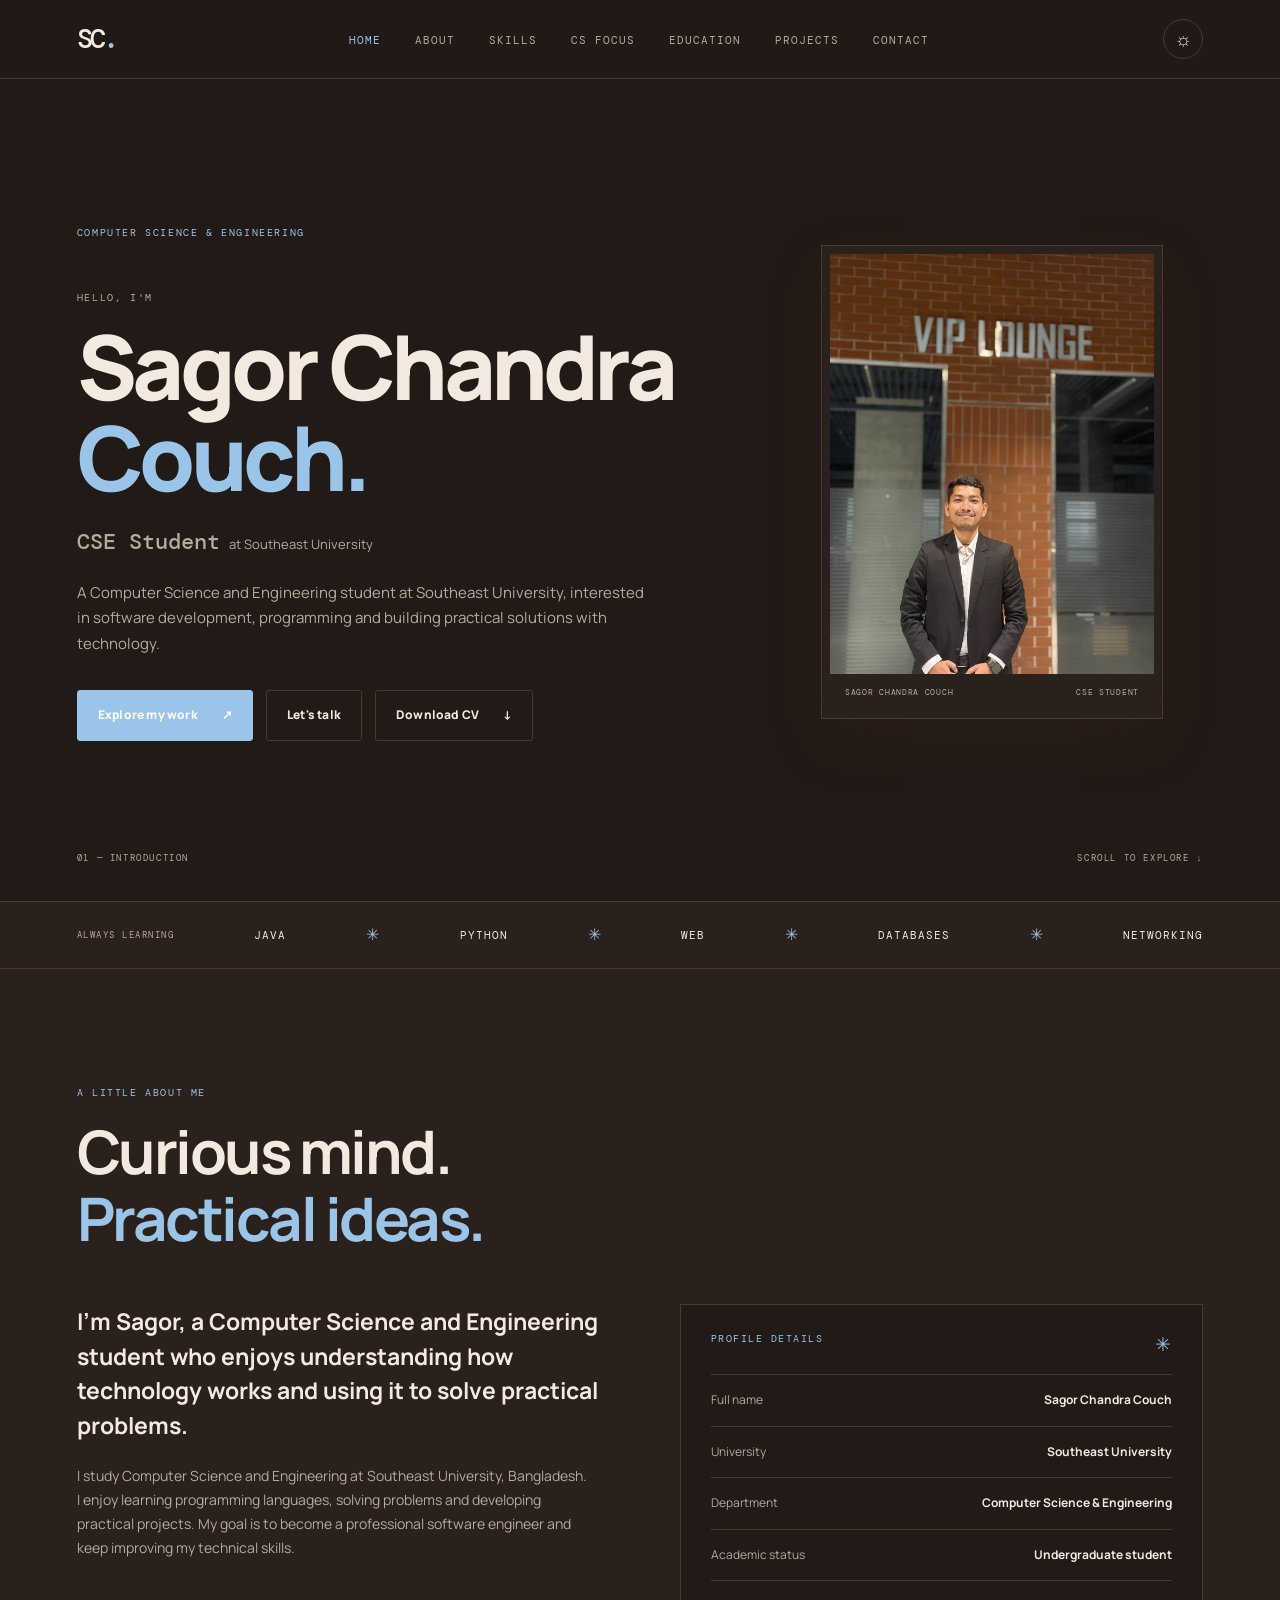
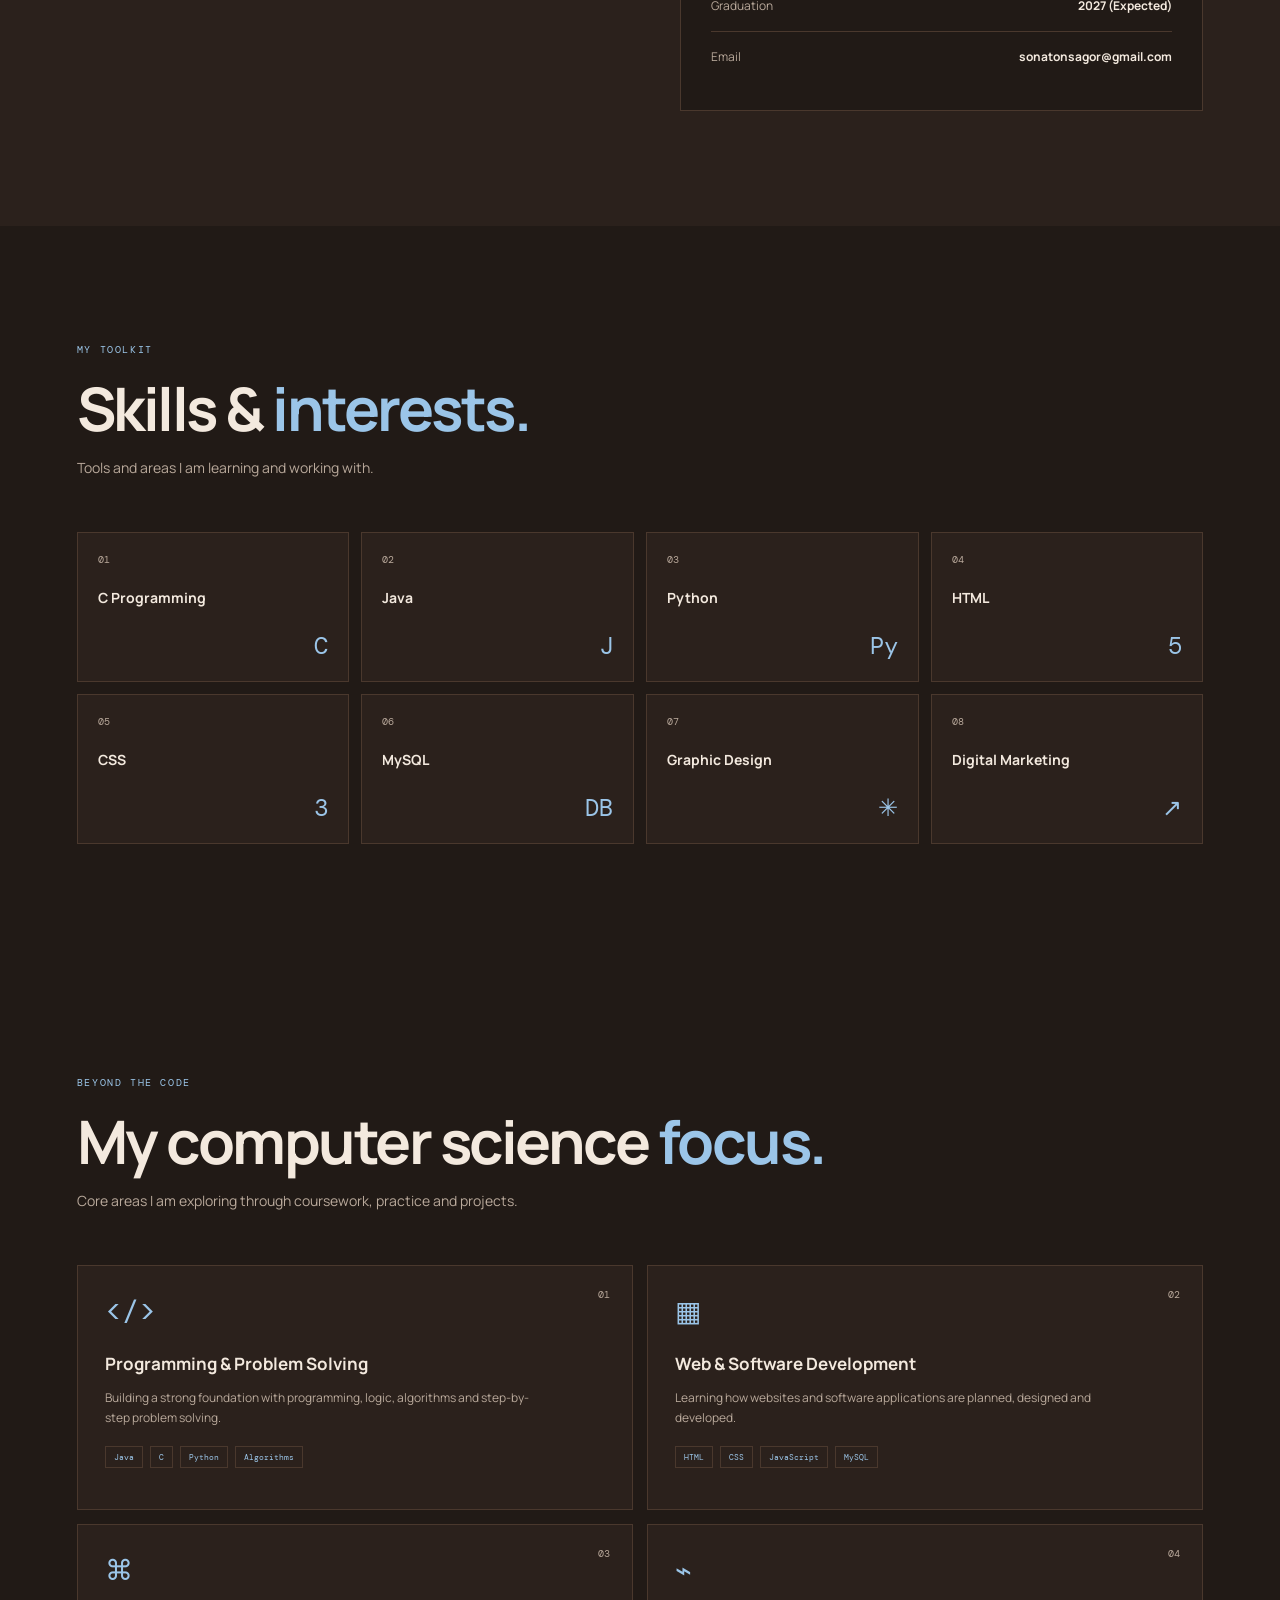
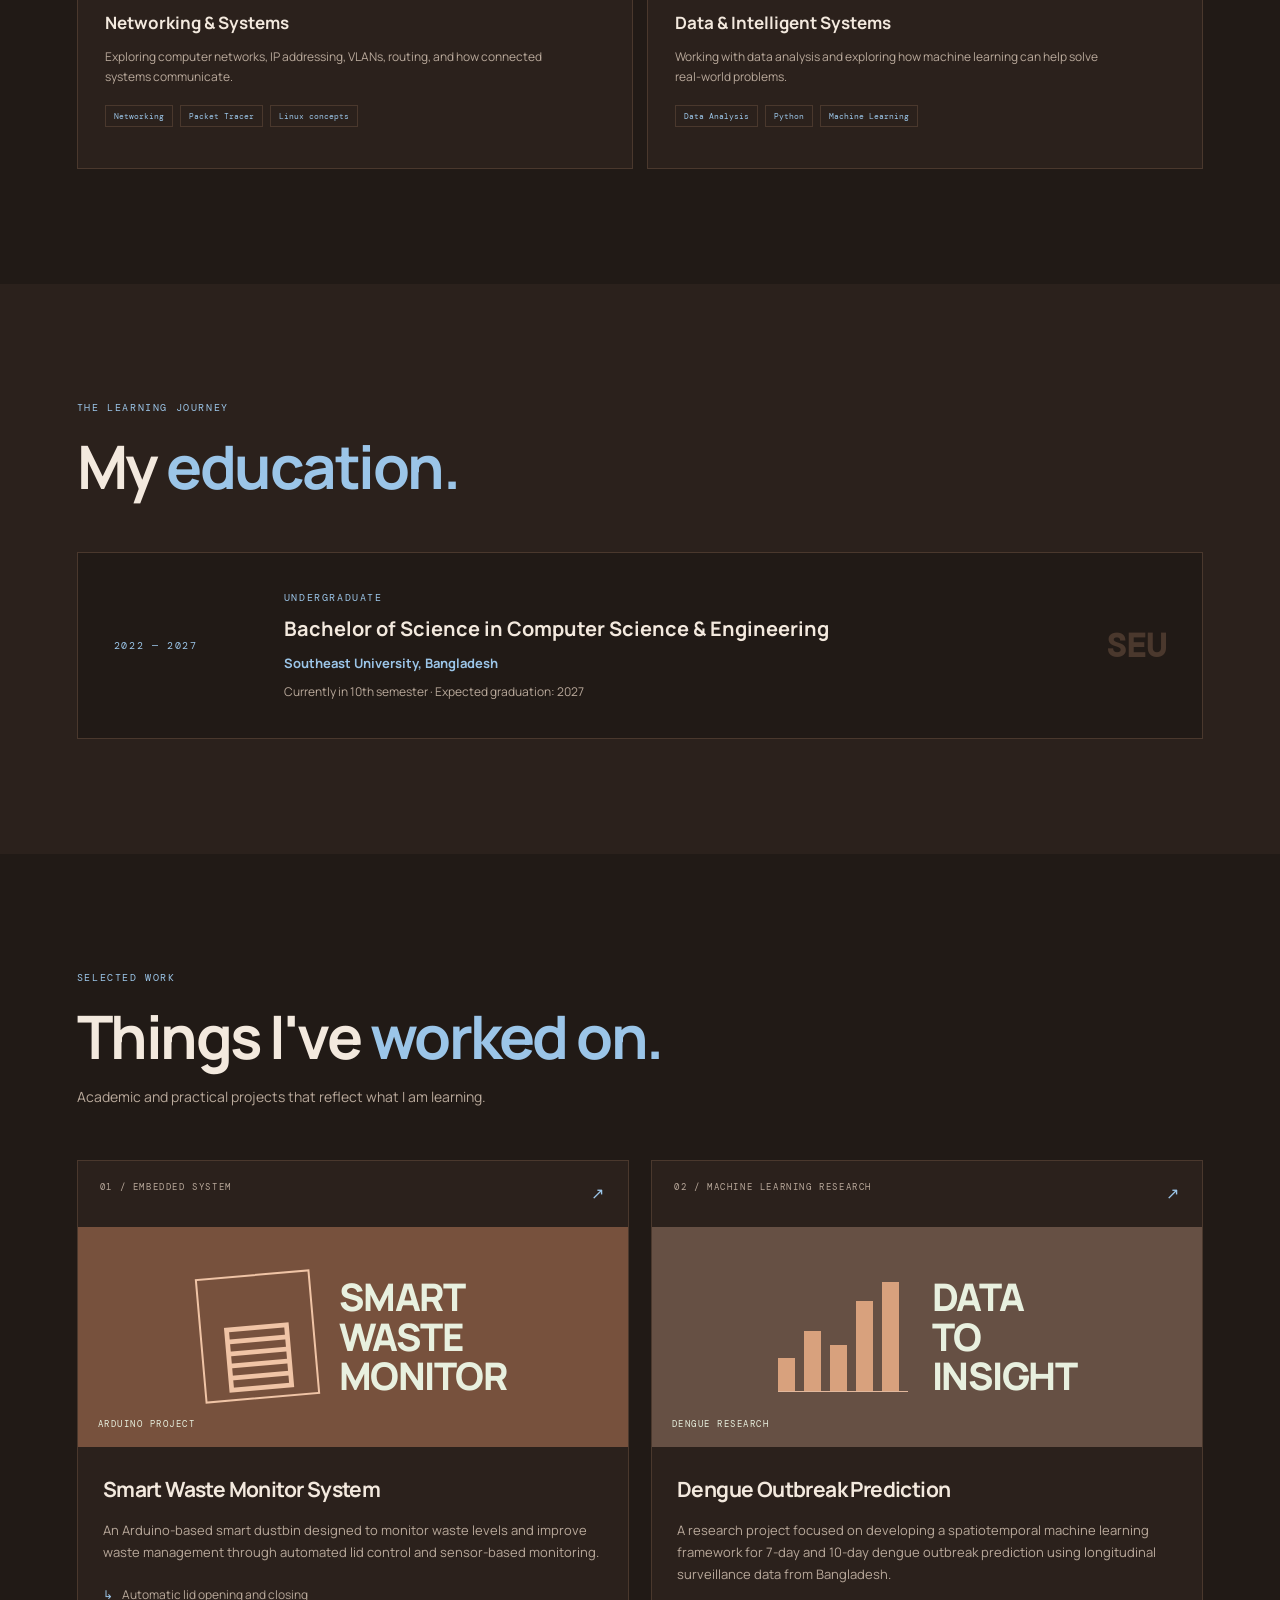
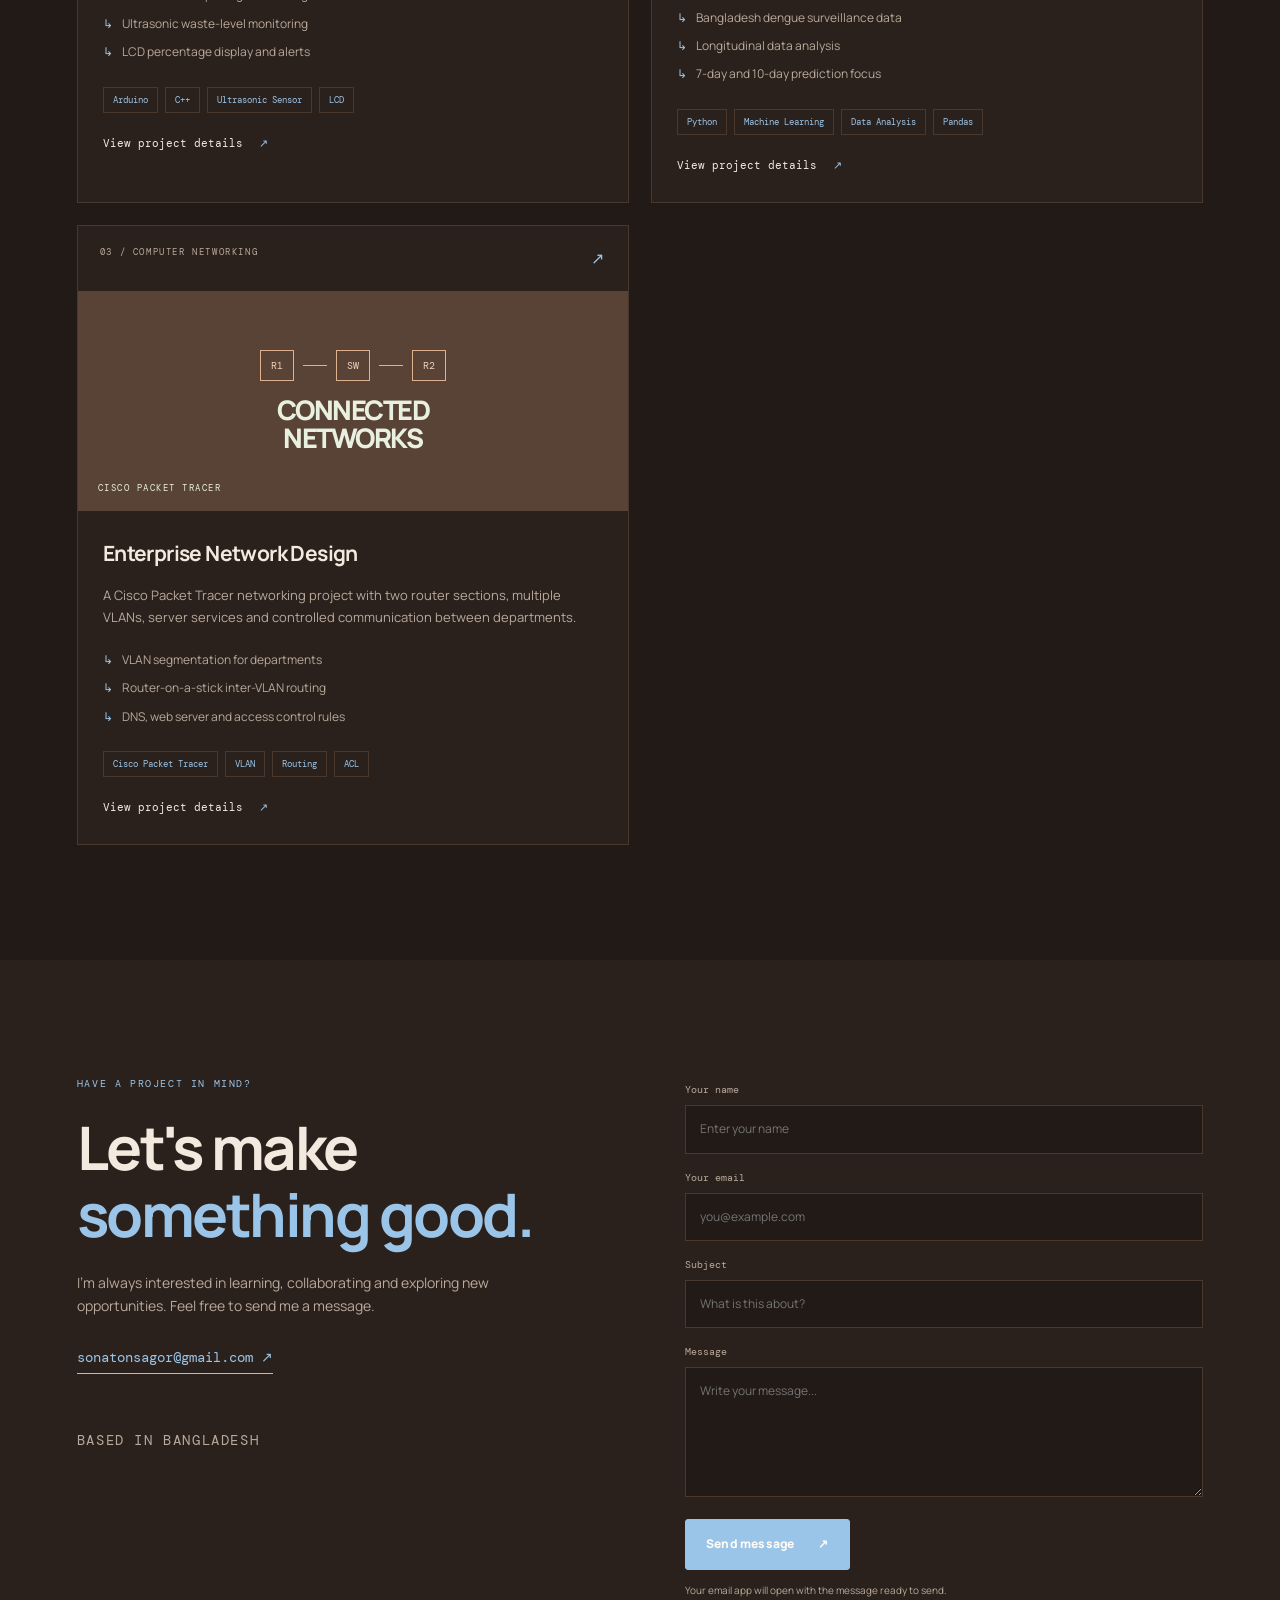
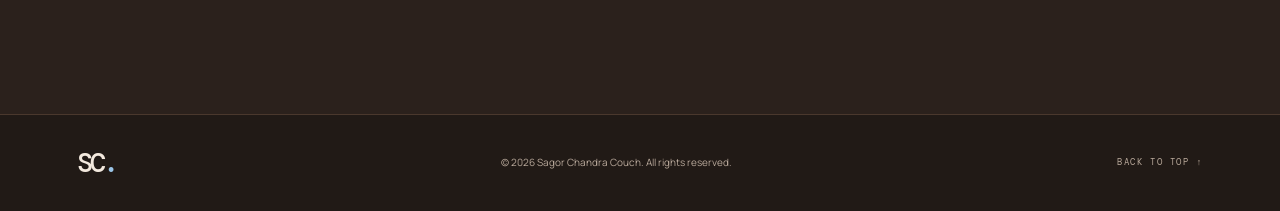
==== index.html @ fa30167e "Add files via upload" ====
<!DOCTYPE html>
<html lang="en">
<head>
  <meta charset="UTF-8">
  <meta name="viewport" content="width=device-width, initial-scale=1.0">
  <meta name="description" content="Portfolio of Sagor Chandra Couch, Computer Science and Engineering student at Southeast University.">
  <title>Sagor Chandra Couch | Portfolio</title>
  <link rel="preconnect" href="https://fonts.googleapis.com">
  <link rel="preconnect" href="https://fonts.gstatic.com" crossorigin>
  <link href="https://fonts.googleapis.com/css2?family=DM+Mono:wght@400;500&family=Manrope:wght@400;500;600;700;800&display=swap" rel="stylesheet">
  <link rel="stylesheet" href="style.css">
  <script src="script.js" defer></script>
</head>
<body>
  <div class="noise" aria-hidden="true"></div>
  <header class="site-header">
    <nav class="navbar container" aria-label="Main navigation">
      <a class="logo" href="#home" aria-label="Sagor home">SC<span>.</span></a>
      <button class="menu-button" type="button" aria-label="Open navigation" aria-expanded="false">☰</button>
      <ul class="nav-links">
        <li><a href="#home" class="active-link">Home</a></li>
        <li><a href="#about">About</a></li>
        <li><a href="#skills">Skills</a></li>
        <li><a href="#focus">CS Focus</a></li>
        <li><a href="#education">Education</a></li>
        <li><a href="#projects">Projects</a></li>
        <li><a href="#contact">Contact</a></li>
      </ul>
      <button id="theme-toggle" class="theme-toggle" type="button" aria-label="Toggle color theme">☼</button>
    </nav>
  </header>

  <main>
    <section id="home" class="hero section-pad">
      <div class="container hero-grid">
        <div class="hero-content reveal">
          <p class="eyebrow">COMPUTER SCIENCE & ENGINEERING</p>
          <p class="hello">HELLO, I'M</p>
          <h1>Sagor Chandra<br><span>Couch.</span></h1>
          <h2>CSE Student <span class="hero-university">at Southeast University</span></h2>
          <p class="hero-description">A Computer Science and Engineering student at Southeast University, interested in software development, programming and building practical solutions with technology.</p>
          <div class="hero-actions">
            <a href="#projects" class="button button-primary">Explore my work <span>↗</span></a>
            <a href="#contact" class="button button-ghost">Let's talk</a>
            <a href="cv.pdf" class="button button-ghost" download>Download CV <span>↓</span></a>
          </div>
        </div>
        <div class="hero-visual reveal">
          <div class="profile-frame">
            <img class="profile-photo" src="profile.png" alt="Sagor Chandra Couch standing in a black blazer in front of a brick wall">
            <div class="frame-caption"><span>SAGOR CHANDRA COUCH</span><span>CSE STUDENT</span></div>
          </div>
        </div>
      </div>
      <div class="hero-index container"><span>01 — INTRODUCTION</span><span>SCROLL TO EXPLORE ↓</span></div>
    </section>

    <div class="tech-strip" aria-label="Technology interests">
      <div class="container tech-strip-inner"><span>ALWAYS LEARNING</span><b>JAVA</b><i>✳</i><b>PYTHON</b><i>✳</i><b>WEB</b><i>✳</i><b>DATABASES</b><i>✳</i><b>NETWORKING</b></div>
    </div>

    <section id="about" class="about section-pad">
      <div class="container">
        <div class="section-heading reveal"><p class="eyebrow">A LITTLE ABOUT ME</p><h2>Curious mind.<br><span>Practical ideas.</span></h2></div>
        <div class="about-grid">
          <div class="about-copy reveal">
            <p class="lead">I'm Sagor, a Computer Science and Engineering student who enjoys understanding how technology works and using it to solve practical problems.</p>
            <p>I study Computer Science and Engineering at Southeast University, Bangladesh. I enjoy learning programming languages, solving problems and developing practical projects. My goal is to become a professional software engineer and keep improving my technical skills.</p>
          </div>
          <div class="profile-panel reveal">
            <div class="panel-top"><span>PROFILE DETAILS</span><span>✳</span></div>
            <div class="detail-row"><span>Full name</span><strong>Sagor Chandra Couch</strong></div>
            <div class="detail-row"><span>University</span><strong>Southeast University</strong></div>
            <div class="detail-row"><span>Department</span><strong>Computer Science & Engineering</strong></div>
            <div class="detail-row"><span>Academic status</span><strong>Undergraduate student</strong></div>
            <div class="detail-row"><span>Graduation</span><strong>2027 (Expected)</strong></div>
            <div class="detail-row"><span>Email</span><strong><a href="mailto:sonatonsagor@gmail.com">sonatonsagor@gmail.com</a></strong></div>
          </div>
        </div>
      </div>
    </section>

    <section id="skills" class="skills section-pad">
      <div class="container">
        <div class="section-heading reveal"><p class="eyebrow">MY TOOLKIT</p><h2>Skills & <span>interests.</span></h2><p class="heading-note">Tools and areas I am learning and working with.</p></div>
        <div class="skills-grid">
          <div class="skill-card reveal"><span>01</span><strong>C Programming</strong><i>C</i></div>
          <div class="skill-card reveal"><span>02</span><strong>Java</strong><i>J</i></div>
          <div class="skill-card reveal"><span>03</span><strong>Python</strong><i>Py</i></div>
          <div class="skill-card reveal"><span>04</span><strong>HTML</strong><i>5</i></div>
          <div class="skill-card reveal"><span>05</span><strong>CSS</strong><i>3</i></div>
          <div class="skill-card reveal"><span>06</span><strong>MySQL</strong><i>DB</i></div>
          <div class="skill-card reveal"><span>07</span><strong>Graphic Design</strong><i>✳</i></div>
          <div class="skill-card reveal"><span>08</span><strong>Digital Marketing</strong><i>↗</i></div>
        </div>
      </div>
    </section>

    <section id="focus" class="focus section-pad">
      <div class="container">
        <div class="section-heading reveal"><p class="eyebrow">BEYOND THE CODE</p><h2>My computer science <span>focus.</span></h2><p class="heading-note">Core areas I am exploring through coursework, practice and projects.</p></div>
        <div class="focus-grid">
          <article class="focus-card reveal"><span class="focus-number">01</span><div class="focus-icon">&lt;/&gt;</div><h3>Programming & Problem Solving</h3><p>Building a strong foundation with programming, logic, algorithms and step-by-step problem solving.</p><div class="focus-tags"><span>Java</span><span>C</span><span>Python</span><span>Algorithms</span></div></article>
          <article class="focus-card reveal"><span class="focus-number">02</span><div class="focus-icon">▦</div><h3>Web & Software Development</h3><p>Learning how websites and software applications are planned, designed and developed.</p><div class="focus-tags"><span>HTML</span><span>CSS</span><span>JavaScript</span><span>MySQL</span></div></article>
          <article class="focus-card reveal"><span class="focus-number">03</span><div class="focus-icon">⌘</div><h3>Networking & Systems</h3><p>Exploring computer networks, IP addressing, VLANs, routing, and how connected systems communicate.</p><div class="focus-tags"><span>Networking</span><span>Packet Tracer</span><span>Linux concepts</span></div></article>
          <article class="focus-card reveal"><span class="focus-number">04</span><div class="focus-icon">⌁</div><h3>Data & Intelligent Systems</h3><p>Working with data analysis and exploring how machine learning can help solve real-world problems.</p><div class="focus-tags"><span>Data Analysis</span><span>Python</span><span>Machine Learning</span></div></article>
        </div>
      </div>
    </section>

    <section id="education" class="education section-pad">
      <div class="container">
        <div class="section-heading reveal"><p class="eyebrow">THE LEARNING JOURNEY</p><h2>My <span>education.</span></h2></div>
        <article class="education-card reveal">
          <div class="education-year">2022 — 2027</div>
          <div><p class="eyebrow">UNDERGRADUATE</p><h3>Bachelor of Science in Computer Science & Engineering</h3><h4>Southeast University, Bangladesh</h4><p>Currently in 10th semester · Expected graduation: 2027</p></div>
          <span class="education-mark">SEU</span>
        </article>
      </div>
    </section>

    <section id="projects" class="projects section-pad">
      <div class="container">
        <div class="section-heading reveal"><p class="eyebrow">SELECTED WORK</p><h2>Things I've <span>worked on.</span></h2><p class="heading-note">Academic and practical projects that reflect what I am learning.</p></div>
        <div class="projects-grid">
          <article class="project-card reveal">
            <div class="project-top"><span>01 / EMBEDDED SYSTEM</span><span>↗</span></div>
            <div class="project-visual waste-visual"><div class="bin-icon">▤</div><span>SMART<br>WASTE<br>MONITOR</span><small>ARDUINO PROJECT</small></div>
            <div class="project-body"><h3>Smart Waste Monitor System</h3><p>An Arduino-based smart dustbin designed to monitor waste levels and improve waste management through automated lid control and sensor-based monitoring.</p>
              <ul class="feature-list"><li>Automatic lid opening and closing</li><li>Ultrasonic waste-level monitoring</li><li>LCD percentage display and alerts</li></ul>
              <div class="tech-stack"><span>Arduino</span><span>C++</span><span>Ultrasonic Sensor</span><span>LCD</span></div>
              <button class="text-button" type="button" data-project="waste">View project details <span>↗</span></button>
            </div>
          </article>
          <article class="project-card reveal">
            <div class="project-top"><span>02 / MACHINE LEARNING RESEARCH</span><span>↗</span></div>
            <div class="project-visual dengue-visual"><div class="chart-lines"><i></i><i></i><i></i><i></i><i></i></div><span>DATA<br>TO<br>INSIGHT</span><small>DENGUE RESEARCH</small></div>
            <div class="project-body"><h3>Dengue Outbreak Prediction</h3><p>A research project focused on developing a spatiotemporal machine learning framework for 7-day and 10-day dengue outbreak prediction using longitudinal surveillance data from Bangladesh.</p>
              <ul class="feature-list"><li>Bangladesh dengue surveillance data</li><li>Longitudinal data analysis</li><li>7-day and 10-day prediction focus</li></ul>
              <div class="tech-stack"><span>Python</span><span>Machine Learning</span><span>Data Analysis</span><span>Pandas</span></div>
              <button class="text-button" type="button" data-project="dengue">View project details <span>↗</span></button>
            </div>
          </article>
          <article class="project-card reveal">
            <div class="project-top"><span>03 / COMPUTER NETWORKING</span><span>↗</span></div>
            <div class="project-visual network-visual"><div class="network-nodes"><i>R1</i><b></b><i>SW</i><b></b><i>R2</i></div><span>CONNECTED<br>NETWORKS</span><small>CISCO PACKET TRACER</small></div>
            <div class="project-body"><h3>Enterprise Network Design</h3><p>A Cisco Packet Tracer networking project with two router sections, multiple VLANs, server services and controlled communication between departments.</p>
              <ul class="feature-list"><li>VLAN segmentation for departments</li><li>Router-on-a-stick inter-VLAN routing</li><li>DNS, web server and access control rules</li></ul>
              <div class="tech-stack"><span>Cisco Packet Tracer</span><span>VLAN</span><span>Routing</span><span>ACL</span></div>
              <button class="text-button" type="button" data-project="network">View project details <span>↗</span></button>
            </div>
          </article>
        </div>
      </div>
    </section>

    <section id="contact" class="contact section-pad">
      <div class="container contact-grid">
        <div class="contact-copy reveal"><p class="eyebrow">HAVE A PROJECT IN MIND?</p><h2>Let's make<br><span>something good.</span></h2><p>I'm always interested in learning, collaborating and exploring new opportunities. Feel free to send me a message.</p><a class="email-link" href="mailto:sonatonsagor@gmail.com">sonatonsagor@gmail.com ↗</a><p class="location-line">BASED IN BANGLADESH</p></div>
        <form id="contact-form" class="contact-form reveal">
          <label for="sender-name">Your name</label><input type="text" id="sender-name" name="name" placeholder="Enter your name" required>
          <label for="sender-email">Your email</label><input type="email" id="sender-email" name="email" placeholder="you@example.com" required>
          <label for="subject">Subject</label><input type="text" id="subject" name="subject" placeholder="What is this about?" required>
          <label for="message">Message</label><textarea id="message" name="message" rows="5" placeholder="Write your message..." required></textarea>
          <button class="button button-primary submit-button" type="submit">Send message <span>↗</span></button>
          <p class="form-note">Your email app will open with the message ready to send.</p>
        </form>
      </div>
    </section>
  </main>

  <footer class="footer"><div class="container footer-inner"><a class="logo" href="#home">SC<span>.</span></a><p>© <span id="year"></span> Sagor Chandra Couch. All rights reserved.</p><a href="#home">BACK TO TOP ↑</a></div></footer>

  <div id="project-modal" class="modal" aria-hidden="true" role="dialog" aria-modal="true" aria-labelledby="modal-title">
    <div class="modal-content"><button class="modal-close" type="button" aria-label="Close dialog">×</button><p class="eyebrow">PROJECT DETAILS</p><h2 id="modal-title"></h2><p id="modal-description"></p><div class="modal-extra" id="modal-extra"></div></div>
  </div>
  <button class="back-to-top" type="button" aria-label="Back to top">↑</button>
</body>
</html>
---- style.css ----
/* SAGOR CHANDRA COUCH — PORTFOLIO
   Editorial / modern dark theme with responsive light mode */
:root{--bg:#101410;--surface:#171e18;--surface-2:#1d271f;--text:#f0f2e9;--muted:#a3ad9f;--accent:#b6e388;--line:#303b31;--header:rgba(16,20,16,.88);--shadow:0 24px 70px rgba(0,0,0,.22)}
*{margin:0;padding:0;box-sizing:border-box}
html{scroll-behavior:smooth;scroll-padding-top:90px}
body{font-family:"Manrope",Arial,sans-serif;background:var(--bg);color:var(--text);line-height:1.7;overflow-x:hidden}
body.light-theme{--bg:#f3f5ee;--surface:#fff;--surface-2:#e9eee4;--text:#182018;--muted:#687267;--accent:#4d7e31;--line:#d8dfd3;--header:rgba(243,245,238,.9);--shadow:0 24px 70px rgba(35,55,30,.10)}
a{color:inherit}button,input,textarea{font:inherit}.container{width:min(1160px,88%);margin-inline:auto}.section-pad{padding:115px 0}.noise{position:fixed;inset:0;pointer-events:none;z-index:10;opacity:.025;background-image:url("data:image/svg+xml,%3Csvg viewBox='0 0 180 180' xmlns='http://www.w3.org/2000/svg'%3E%3Cfilter id='n'%3E%3CfeTurbulence type='fractalNoise' baseFrequency='.9' numOctaves='3' stitchTiles='stitch'/%3E%3C/filter%3E%3Crect width='100%25' height='100%25' filter='url(%23n)' opacity='.5'/%3E%3C/svg%3E")}
.site-header{position:sticky;top:0;z-index:100;background:var(--header);backdrop-filter:blur(18px);border-bottom:1px solid var(--line)}
.navbar{min-height:78px;display:flex;align-items:center;justify-content:space-between;gap:30px}
.logo{font-family:"DM Mono",monospace;text-decoration:none;font-size:27px;font-weight:500;letter-spacing:-3px}.logo span{color:var(--accent)}
.nav-links{display:flex;align-items:center;gap:34px;list-style:none}.nav-links a{text-decoration:none;color:var(--muted);font-family:"DM Mono",monospace;font-size:11px;letter-spacing:1px;text-transform:uppercase;transition:.2s}.nav-links a:hover,.nav-links a.active-link{color:var(--accent)}
.theme-toggle,.menu-button{width:40px;height:40px;border:1px solid var(--line);background:transparent;color:var(--text);border-radius:50%;cursor:pointer;font-size:19px;transition:.2s}.theme-toggle:hover,.menu-button:hover{border-color:var(--accent);color:var(--accent)}.menu-button{display:none}
.hero{min-height:calc(100vh - 78px);padding-top:90px;padding-bottom:35px;display:flex;flex-direction:column;justify-content:center;position:relative;overflow:hidden}.hero:before{content:"";position:absolute;width:520px;height:520px;border:1px solid var(--line);border-radius:50%;right:-200px;top:5%;opacity:.55}.hero-grid{display:grid;grid-template-columns:1.2fr .8fr;align-items:center;gap:70px;flex:1}.eyebrow,.hello,.hero-index,.social-links>span,.art-label,.art-bottom,.floating-tag,.project-top,.education-year,.location-line,.footer-inner>a:last-child{font-family:"DM Mono",monospace;font-size:10px;letter-spacing:1.6px}.eyebrow{color:var(--accent);display:flex;align-items:center;gap:10px}.status-dot{width:7px;height:7px;background:var(--accent);border-radius:50%;box-shadow:0 0 0 5px color-mix(in srgb,var(--accent) 14%,transparent)}
.hello{color:var(--muted);margin-top:48px;margin-bottom:14px}.hero h1{font-size:clamp(54px,7vw,92px);line-height:1.02;letter-spacing:-6px;font-weight:800}.hero h1 span,.section-heading h2 span,.contact-copy h2 span{color:var(--accent)}.hero h2{font:500 22px "DM Mono",monospace;color:var(--muted);margin-top:24px}.hero h2 #typing-text{color:var(--accent)}.cursor{font-style:normal;animation:blink .8s infinite}@keyframes blink{50%{opacity:0}}
.hero-description{max-width:580px;color:var(--muted);font-size:15px;margin-top:24px}.hero-actions{display:flex;flex-wrap:wrap;gap:13px;margin-top:34px}.button{display:inline-flex;align-items:center;justify-content:center;gap:24px;padding:14px 20px;border:1px solid var(--accent);text-decoration:none;font-size:12px;font-weight:800;letter-spacing:.2px;cursor:pointer;transition:.25s}.button-primary{background:var(--accent);color:#142012}.button-primary:hover{background:transparent;color:var(--accent);transform:translateY(-3px)}.button-ghost{color:var(--text);border-color:var(--line)}.button-ghost:hover{border-color:var(--accent);color:var(--accent)}.social-links{display:flex;align-items:center;gap:22px;margin-top:50px}.social-links>span{color:var(--muted);font-size:9px}.social-links a{font:11px "DM Mono",monospace;color:var(--text);text-decoration:none}.social-links a:hover{color:var(--accent)}
.hero-art{height:440px;position:relative;display:grid;place-items:center}.art-card{width:min(330px,80%);aspect-ratio:4/5;background:var(--accent);color:#172315;padding:22px;display:flex;flex-direction:column;justify-content:space-between;transform:rotate(4deg);box-shadow:var(--shadow);position:relative;z-index:2}.art-label{font-size:9px}.art-monogram{font-size:clamp(100px,15vw,180px);font-weight:800;letter-spacing:-22px;line-height:1}.art-monogram span{color:#e7f5d5}.art-bottom{display:flex;justify-content:space-between;align-items:end;font-size:10px;line-height:1.6}.art-cross{font-size:35px}.orbit{position:absolute;border:1px solid var(--line);border-radius:50%;width:390px;height:390px}.orbit-two{width:460px;height:460px;border-style:dashed;opacity:.6}.floating-tag{position:absolute;z-index:3;background:var(--surface);border:1px solid var(--line);padding:10px 14px;color:var(--accent);font-size:9px}.tag-top{top:45px;right:0}.tag-bottom{bottom:45px;left:0}.hero-index{width:min(1160px,88%);display:flex;justify-content:space-between;color:var(--muted);font-size:9px;margin-top:55px}
.about{background:var(--surface)}.section-heading{margin-bottom:52px}.section-heading h2,.contact-copy h2{font-size:clamp(38px,5vw,60px);line-height:1.12;letter-spacing:-2.5px;margin-top:17px}.about-grid{display:grid;grid-template-columns:1fr 1fr;gap:80px;align-items:start}.about-copy .lead{font-size:23px;line-height:1.5;color:var(--text);font-weight:700;margin-bottom:22px}.about-copy>p:last-child{color:var(--muted);max-width:510px;font-size:14px}.profile-panel{border:1px solid var(--line);padding:27px 30px;background:var(--bg)}.panel-top{display:flex;justify-content:space-between;color:var(--accent);font:10px "DM Mono",monospace;letter-spacing:1.5px;padding-bottom:17px;border-bottom:1px solid var(--line)}.panel-top span:last-child{font-size:19px}.detail-row{display:flex;justify-content:space-between;gap:20px;padding:15px 0;border-bottom:1px solid var(--line);font-size:12px}.detail-row:last-child{border:0}.detail-row>span{color:var(--muted)}.detail-row strong{text-align:right;font-size:12px;overflow-wrap:anywhere}.detail-row a{text-decoration:none}.detail-row a:hover{color:var(--accent)}
.heading-note{color:var(--muted);font-size:14px;margin-top:14px}.skills-grid{display:grid;grid-template-columns:repeat(4,1fr);gap:12px}.skill-card{min-height:150px;padding:20px;border:1px solid var(--line);background:var(--surface);display:flex;flex-direction:column;justify-content:space-between;transition:.25s}.skill-card:hover{transform:translateY(-5px);border-color:var(--accent);background:var(--surface-2)}.skill-card>span{font:10px "DM Mono",monospace;color:var(--muted)}.skill-card strong{font-size:14px}.skill-card i{font:normal 24px "DM Mono",monospace;color:var(--accent);align-self:flex-end}
.education{background:var(--surface)}.education-card{display:grid;grid-template-columns:140px 1fr auto;align-items:center;gap:30px;padding:36px;border:1px solid var(--line);background:var(--bg);position:relative}.education-year{color:var(--accent)}.education-card h3{font-size:20px;line-height:1.4;margin:9px 0}.education-card h4{font-size:13px;color:var(--accent);margin-bottom:8px}.education-card p:last-child{font-size:12px;color:var(--muted)}.education-mark{font:700 34px "DM Mono",monospace;color:var(--line)}
.projects-grid{display:grid;grid-template-columns:1fr 1fr;gap:22px}.project-card{border:1px solid var(--line);background:var(--surface);overflow:hidden;transition:.25s}.project-card:hover{transform:translateY(-5px);border-color:var(--accent);box-shadow:var(--shadow)}.project-top{display:flex;justify-content:space-between;padding:19px 22px;color:var(--muted);font-size:9px}.project-top span:last-child{color:var(--accent);font-size:16px}.project-visual{height:220px;position:relative;overflow:hidden;display:flex;align-items:center;justify-content:center;gap:24px;color:#e8f0df}.waste-visual{background:#354934}.dengue-visual{background:#293c3b}.project-visual>span{font-size:clamp(24px,3vw,38px);font-weight:800;line-height:1.05;letter-spacing:-1.5px;z-index:1}.project-visual small{position:absolute;bottom:17px;left:20px;font:9px "DM Mono",monospace;letter-spacing:1.5px}.bin-icon{font-size:85px;color:var(--accent);border:2px solid var(--accent);width:115px;height:125px;display:grid;place-items:center;transform:rotate(-5deg)}.chart-lines{height:110px;width:130px;display:flex;align-items:end;gap:9px;border-bottom:1px solid #a9c7b2}.chart-lines i{display:block;width:17px;background:#a9d88d;height:30%;}.chart-lines i:nth-child(2){height:55%}.chart-lines i:nth-child(3){height:42%}.chart-lines i:nth-child(4){height:82%}.chart-lines i:nth-child(5){height:100%}
.project-body{padding:25px}.project-body h3{font-size:21px;letter-spacing:-.6px}.project-body>p{font-size:13px;color:var(--muted);margin:12px 0 18px}.feature-list{list-style:none;margin-bottom:20px}.feature-list li{font-size:12px;color:var(--muted);padding:4px 0}.feature-list li:before{content:"↳";color:var(--accent);margin-right:9px}.tech-stack{display:flex;flex-wrap:wrap;gap:7px}.tech-stack span{font:9px "DM Mono",monospace;color:var(--accent);border:1px solid var(--line);padding:6px 9px}.text-button{margin-top:23px;border:0;background:transparent;color:var(--text);font:11px "DM Mono",monospace;cursor:pointer}.text-button span{color:var(--accent);margin-left:9px}.text-button:hover{color:var(--accent)}
.contact{background:var(--surface)}.contact-grid{display:grid;grid-template-columns:1fr 1fr;gap:90px}.contact-copy h2{margin:22px 0}.contact-copy>p:not(.eyebrow){color:var(--muted);font-size:14px;max-width:420px}.email-link{display:inline-block;margin-top:30px;color:var(--accent);font:14px "DM Mono",monospace;text-decoration:none;border-bottom:1px solid var(--accent);padding-bottom:7px}.location-line{margin-top:55px;color:var(--muted);font-size:9px}.contact-form{display:flex;flex-direction:column;gap:9px}.contact-form label{font:10px "DM Mono",monospace;color:var(--muted);margin-top:8px}.contact-form input,.contact-form textarea{width:100%;padding:13px 14px;background:var(--bg);border:1px solid var(--line);color:var(--text);outline:0;font-size:12px;resize:vertical}.contact-form input:focus,.contact-form textarea:focus{border-color:var(--accent)}.submit-button{align-self:flex-start;margin-top:13px}.form-note{font-size:10px;color:var(--muted);margin-top:3px}
.footer{border-top:1px solid var(--line);padding:25px 0}.footer-inner{display:flex;align-items:center;justify-content:space-between;gap:20px}.footer-inner p{font-size:10px;color:var(--muted)}.footer-inner>a:last-child{font-size:9px;text-decoration:none;color:var(--muted)}.footer-inner>a:last-child:hover{color:var(--accent)}
.back-to-top{position:fixed;right:25px;bottom:25px;width:43px;height:43px;border:1px solid var(--accent);background:var(--accent);color:#142012;font-size:21px;cursor:pointer;opacity:0;visibility:hidden;transform:translateY(8px);transition:.2s;z-index:90}.back-to-top.visible{opacity:1;visibility:visible;transform:translateY(0)}
.modal{position:fixed;inset:0;z-index:200;background:rgba(0,0,0,.75);display:none;align-items:center;justify-content:center;padding:20px}.modal.active{display:flex}.modal-content{position:relative;width:min(560px,100%);padding:38px;background:var(--surface);border:1px solid var(--accent);box-shadow:var(--shadow)}.modal-content h2{font-size:28px;margin:14px 0}.modal-content>p:not(.eyebrow),.modal-extra{color:var(--muted);font-size:13px}.modal-extra{margin-top:20px;padding-top:18px;border-top:1px solid var(--line)}.modal-close{position:absolute;right:16px;top:10px;border:0;background:none;color:var(--text);font-size:30px;cursor:pointer}
.reveal{opacity:0;transform:translateY(22px);transition:opacity .65s ease,transform .65s ease}.reveal.show{opacity:1;transform:translateY(0)}
@media(max-width:900px){.nav-links{gap:17px}.nav-links a{font-size:10px}.hero-grid{gap:30px}.hero-art{height:370px}.orbit{width:310px;height:310px}.orbit-two{width:370px;height:370px}.about-grid,.contact-grid{gap:40px}.skills-grid{grid-template-columns:repeat(2,1fr)}}
@media(max-width:700px){.container{width:88%}.section-pad{padding:78px 0}.navbar{min-height:68px;flex-wrap:wrap}.menu-button{display:block;margin-left:auto;order:2}.theme-toggle{order:3}.nav-links{display:none;order:4;width:100%;flex-direction:column;align-items:flex-start;gap:0;padding:0 0 15px}.nav-links.active{display:flex}.nav-links li{width:100%}.nav-links a{display:block;padding:12px 0;font-size:11px}.hero{min-height:auto;padding-top:75px}.hero-grid{grid-template-columns:1fr;gap:25px}.hello{margin-top:35px}.hero h1{font-size:clamp(50px,13vw,76px);letter-spacing:-4px}.hero-art{height:330px;margin-top:5px}.art-card{width:220px}.art-monogram{font-size:125px}.orbit{width:270px;height:270px}.orbit-two{width:320px;height:320px}.tag-top{right:5%}.tag-bottom{left:5%}.hero-index{margin-top:30px;font-size:8px}.about-grid,.projects-grid,.contact-grid{grid-template-columns:1fr}.about-grid{gap:35px}.section-heading{margin-bottom:35px}.section-heading h2,.contact-copy h2{font-size:42px}.education-card{grid-template-columns:1fr;gap:15px;padding:25px}.education-mark{display:none}.projects-grid{gap:18px}.contact-grid{gap:45px}.location-line{margin-top:30px}.footer-inner{flex-wrap:wrap}.footer-inner p{order:3;width:100%}}
@media(max-width:420px){.skills-grid{grid-template-columns:1fr 1fr}.skill-card{min-height:125px;padding:15px}.profile-panel{padding:20px 16px}.detail-row{font-size:10px;gap:10px}.detail-row strong{font-size:10px}.social-links{gap:14px;flex-wrap:wrap}.modal-content{padding:28px 22px}}
@media(prefers-reduced-motion:reduce){html{scroll-behavior:auto}*,*:before,*:after{animation-duration:.01ms!important;transition-duration:.01ms!important}.reveal{opacity:1;transform:none}}


/* --- Version 2: CS-focused visual identity --- */
.tech-strip{border-top:1px solid var(--line);border-bottom:1px solid var(--line);background:var(--surface);overflow:hidden}
.tech-strip-inner{min-height:66px;display:flex;align-items:center;justify-content:space-between;gap:22px;white-space:nowrap}
.tech-strip-inner span{font:9px "DM Mono",monospace;color:var(--muted);letter-spacing:1.5px}
.tech-strip-inner b{font:11px "DM Mono",monospace;color:var(--text);letter-spacing:1px}
.tech-strip-inner i{font-style:normal;color:var(--accent)}
.hero-visual{height:470px;position:relative;display:grid;place-items:center}
.visual-grid{position:absolute;inset:4% 0;background-image:linear-gradient(var(--line) 1px,transparent 1px),linear-gradient(90deg,var(--line) 1px,transparent 1px);background-size:28px 28px;mask-image:radial-gradient(ellipse,black 25%,transparent 72%);opacity:.6}
.profile-frame{position:relative;z-index:2;width:270px;padding:12px;background:var(--surface);border:1px solid var(--line);transform:rotate(-4deg);box-shadow:var(--shadow)}
.photo-placeholder{height:310px;background:linear-gradient(145deg,var(--surface-2),var(--bg));border:1px dashed var(--accent);display:flex;flex-direction:column;align-items:center;justify-content:center;position:relative;overflow:hidden}
.photo-placeholder:before,.photo-placeholder:after{content:"";position:absolute;border:1px solid var(--line);border-radius:50%;width:230px;height:230px}
.photo-placeholder:after{width:175px;height:175px;border-style:dashed}
.photo-initials{font-size:86px;font-weight:800;letter-spacing:-9px;color:var(--accent);z-index:1}
.photo-hint{font:8px "DM Mono",monospace;letter-spacing:1.6px;text-align:center;color:var(--muted);z-index:1;margin-top:6px}
.frame-caption{display:flex;justify-content:space-between;gap:10px;padding:12px 2px 1px;font:8px "DM Mono",monospace;letter-spacing:1px;color:var(--muted)}
.code-float{position:absolute;z-index:3;right:-2%;bottom:38px;width:245px;background:#101a17;border:1px solid #435c47;box-shadow:var(--shadow);transform:rotate(3deg);color:#e2eadf}
.code-top{height:32px;border-bottom:1px solid #34483a;display:flex;align-items:center;gap:5px;padding:0 10px}
.code-top>span{width:6px;height:6px;border-radius:50%;background:#718a70}.code-top small{font:8px "DM Mono",monospace;color:#9cad98;margin-left:8px}
.code-float pre{padding:15px 17px;font:10px/1.9 "DM Mono",monospace;white-space:pre-wrap}
.code-purple{color:#c7a6ed}.code-yellow{color:#f1d58b}.code-green{color:#b6e388}
.hero-visual .floating-tag{font-size:8px}
.focus{background:var(--bg)}.focus-grid{display:grid;grid-template-columns:repeat(2,1fr);gap:14px}
.focus-card{position:relative;padding:27px;border:1px solid var(--line);background:var(--surface);min-height:245px;transition:.25s}
.focus-card:hover{border-color:var(--accent);transform:translateY(-4px)}
.focus-number{position:absolute;right:22px;top:22px;font:10px "DM Mono",monospace;color:var(--muted)}
.focus-icon{font:28px "DM Mono",monospace;color:var(--accent);margin-bottom:20px}
.focus-card h3{font-size:17px;margin-bottom:9px}.focus-card p{font-size:12px;color:var(--muted);max-width:440px}
.focus-tags{display:flex;flex-wrap:wrap;gap:7px;margin-top:18px}.focus-tags span{font:8px "DM Mono",monospace;color:var(--accent);border:1px solid var(--line);padding:5px 8px}
.network-visual{background:#1d3430;flex-direction:column;gap:15px}.network-visual>span{font-size:27px;text-align:center}
.network-nodes{display:flex;align-items:center;gap:9px}.network-nodes i{font:10px "DM Mono",monospace;font-style:normal;border:1px solid #b6e388;color:#b6e388;padding:8px 10px}.network-nodes b{height:1px;width:24px;background:#b6e388}
body.modal-open{overflow:hidden}
@media(max-width:900px){.hero-visual{height:400px}.profile-frame{width:235px}.photo-placeholder{height:270px}.code-float{right:-3%;width:220px}.tech-strip-inner{gap:14px}}
@media(max-width:700px){.hero-visual{height:390px;margin-top:15px}.profile-frame{width:220px}.photo-placeholder{height:255px}.code-float{right:-1%;bottom:12px;width:190px}.code-float pre{font-size:8px;padding:11px}.focus-grid{grid-template-columns:1fr}.focus-card{min-height:220px}.tech-strip-inner{justify-content:flex-start;overflow:auto}.tech-strip-inner span{display:none}.hero-visual .tag-top{right:0}.hero-visual .tag-bottom{left:0}}
@media(max-width:420px){.hero-visual{height:350px}.profile-frame{width:190px}.photo-placeholder{height:220px}.photo-initials{font-size:70px}.code-float{width:165px;right:-4px}.code-float pre{font-size:7px}.frame-caption{font-size:6px}.focus-card{padding:22px}}

/* Personal, photo-led hero refinement */
.noise{display:none}
.hero:before{display:none}
.hero-visual{height:500px;display:flex;justify-content:center;align-items:center}
.profile-frame{width:min(340px,82%);padding:0;background:var(--surface);border:1px solid var(--line);transform:none;box-shadow:0 18px 48px rgba(0,0,0,.18)}
.profile-photo{display:block;width:100%;height:420px;object-fit:cover;object-position:center 42%;}
.frame-caption{padding:13px 15px;letter-spacing:.7px;font-size:8px}
.hero-university{font:400 13px "Manrope",Arial,sans-serif;color:var(--muted)}
.hero h2{display:flex;align-items:baseline;gap:9px;flex-wrap:wrap}
.hero h2:after{content:""}
@media(max-width:900px){.hero-visual{height:430px}.profile-frame{width:280px}.profile-photo{height:350px}}
@media(max-width:700px){.hero-visual{height:auto;margin:20px 0 0}.profile-frame{width:min(270px,78%)}.profile-photo{height:340px}.hero-university{font-size:12px}}
@media(max-width:420px){.profile-frame{width:230px}.profile-photo{height:290px}.frame-caption{font-size:7px;padding:11px 10px}}


/* Version 4 — warm brick / sandstone palette inspired by the profile photo */
:root{
  --bg:#f5f0e8;
  --surface:#ebe2d6;
  --surface-2:#e2d3c3;
  --text:#30251f;
  --muted:#79685d;
  --accent:#78a9d2;
  --line:#d7c6b6;
  --header:rgba(245,240,232,.93);
  --shadow:0 18px 48px rgba(67,43,29,.12);
}
body.dark-theme{
  --bg:#211a16;--surface:#2b211c;--surface-2:#382a22;
  --text:#f3e9de;--muted:#b9a99b;--accent:#9bc5e8;
  --line:#4a382d;--header:rgba(33,26,22,.93);
  --shadow:0 20px 55px rgba(0,0,0,.28);
}
body{font-family:"Manrope",Arial,sans-serif}
.site-header{backdrop-filter:blur(12px)}
.hero{background:var(--bg)}
.hero h1{letter-spacing:-4.5px}
.hero h1 span,.section-heading h2 span,.contact-copy h2 span{color:var(--accent)}
.eyebrow,.nav-links a:hover,.nav-links a.active-link{color:var(--accent)}
.button{border-radius:3px}
.button-primary{background:var(--accent);border-color:var(--accent);color:#fffaf5}
.button-primary:hover{background:transparent;color:var(--accent)}
.button-ghost:hover{border-color:var(--accent);color:var(--accent)}
.profile-frame{border:8px solid var(--surface);outline:1px solid var(--line);box-shadow:0 22px 55px rgba(76,45,27,.2)}
.profile-photo{object-position:center 42%;filter:saturate(.94) contrast(1.02)}
.frame-caption{background:var(--surface);color:var(--muted)}
.about,.education,.contact{background:var(--surface)}
.profile-panel,.education-card,.contact-form input,.contact-form textarea{background:var(--bg)}
.skill-card,.project-card,.focus-card{background:var(--surface)}
.skill-card:hover,.focus-card:hover{border-color:var(--accent);background:var(--surface-2)}
.waste-visual{background:#77513d}
.dengue-visual{background:#665044}
.network-visual{background:#594337}
.bin-icon{color:#f0c4a6;border-color:#f0c4a6}
.chart-lines{border-color:#e2b89d}
.chart-lines i{background:#d8a17d}
.network-nodes i{border-color:#e0b18f;color:#f0d0ba}
.network-nodes b{background:#e0b18f}
.tech-strip{background:var(--surface)}
.tech-strip-inner i,.project-top span:last-child,.panel-top,.education-year,.education-card h4,.feature-list li:before,.tech-stack span,.text-button span,.email-link{color:var(--accent)}
.tech-stack span{border-color:var(--line)}
.back-to-top{background:var(--accent);border-color:var(--accent);color:#fffaf5}
.modal-content{border-color:var(--accent)}
@media(max-width:700px){.hero{padding-top:62px}.hero h1{letter-spacing:-3px}}
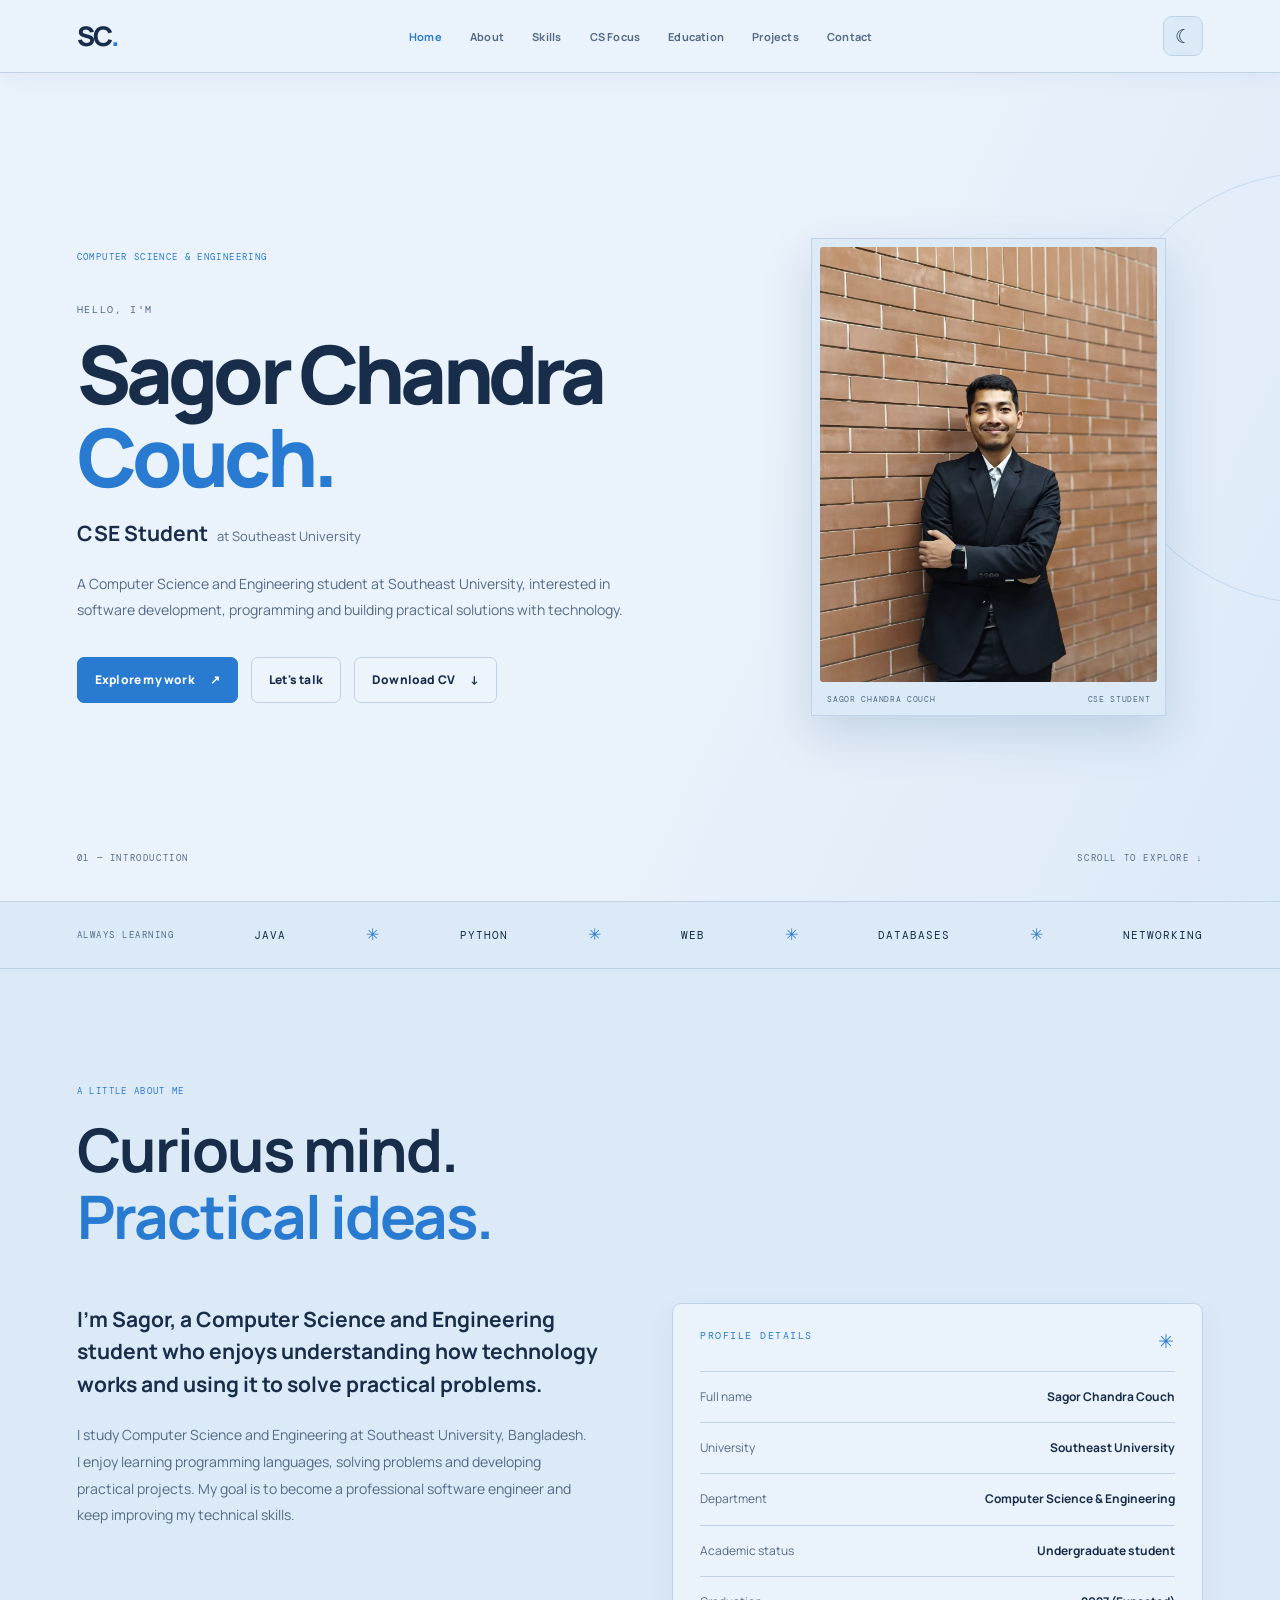
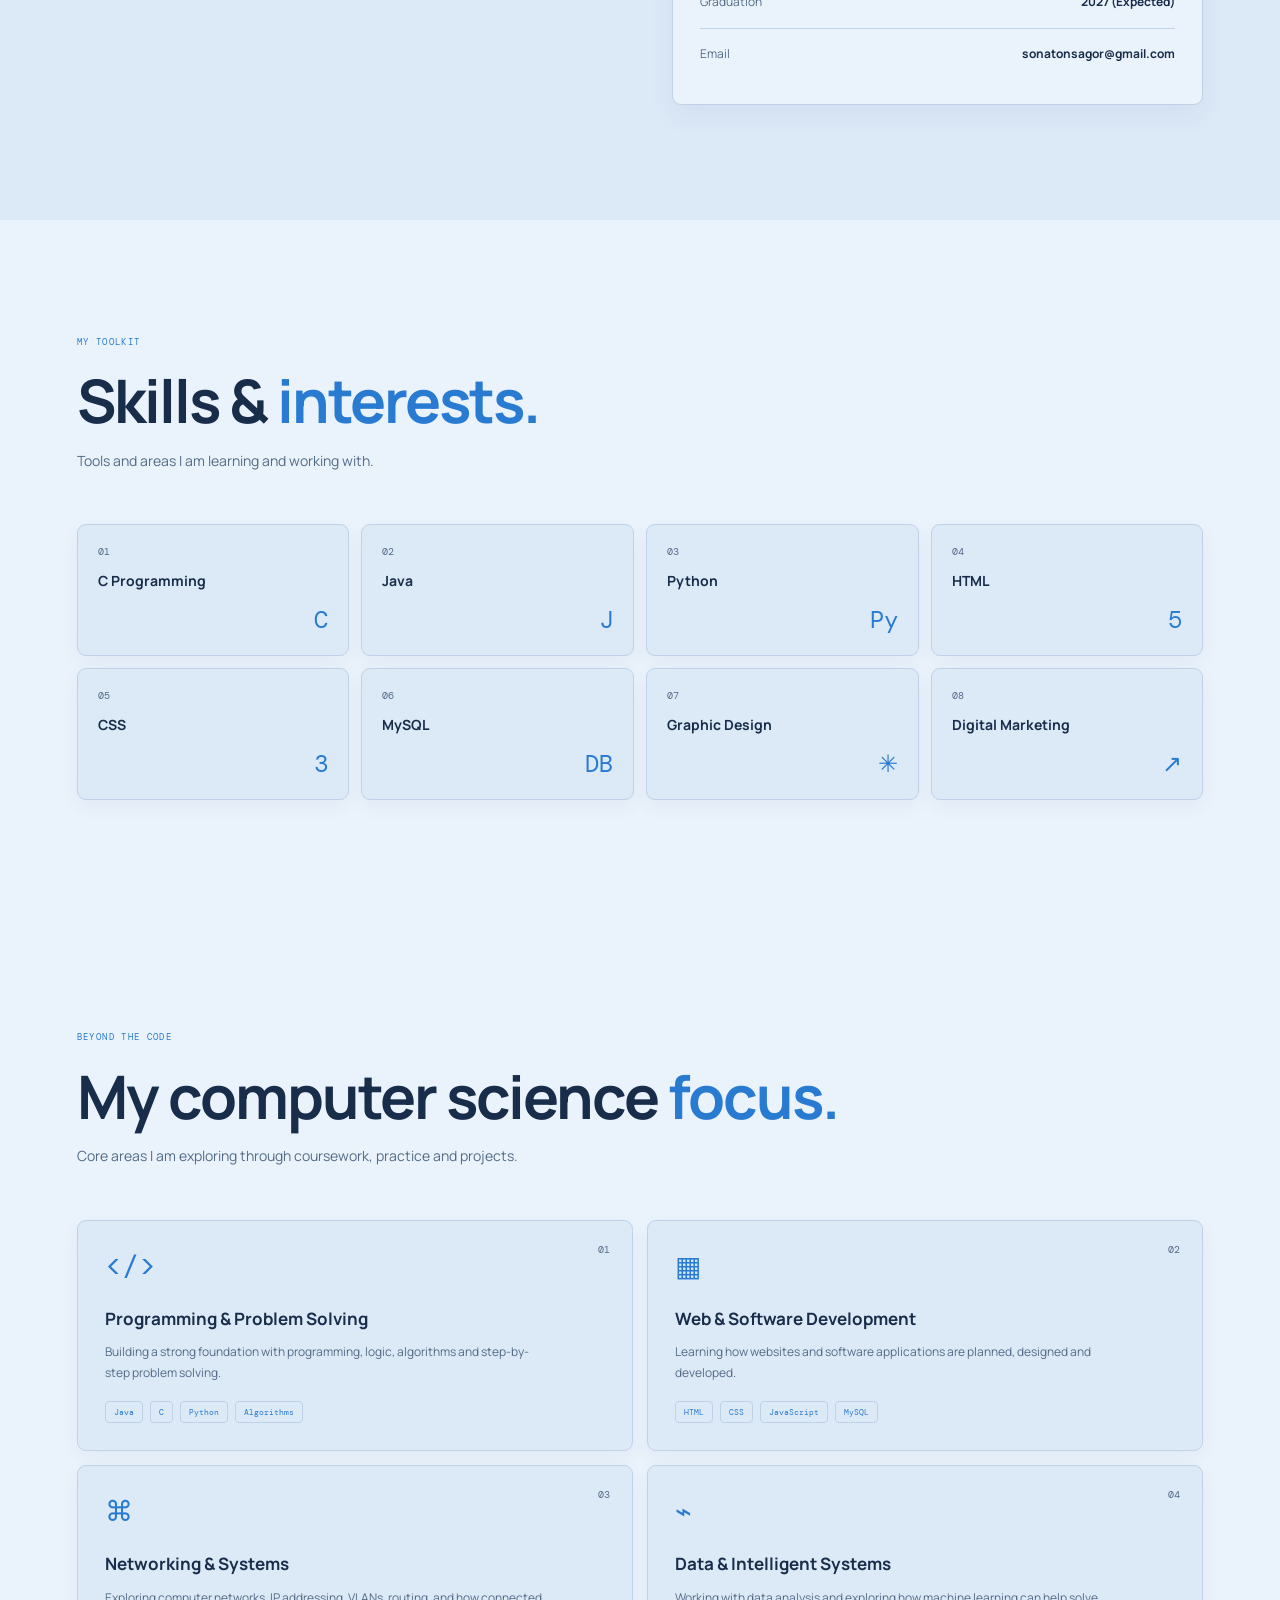
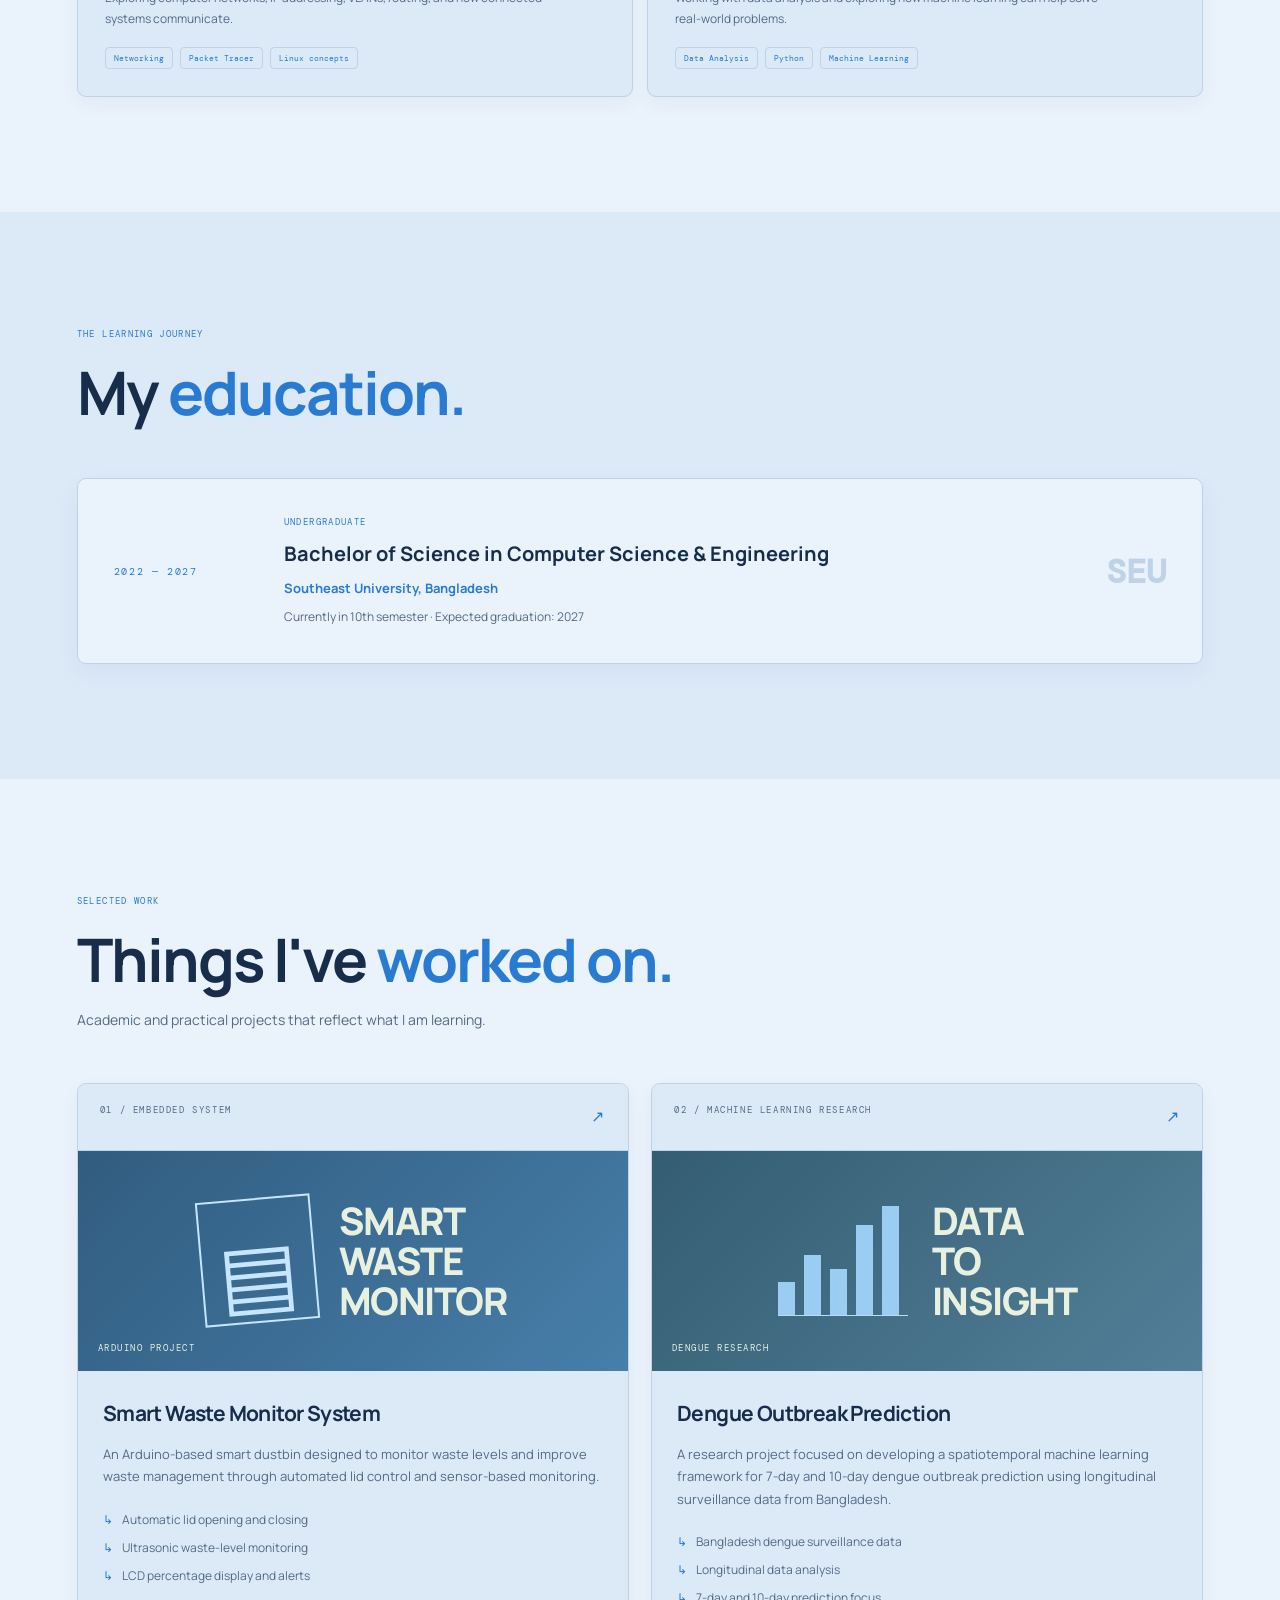
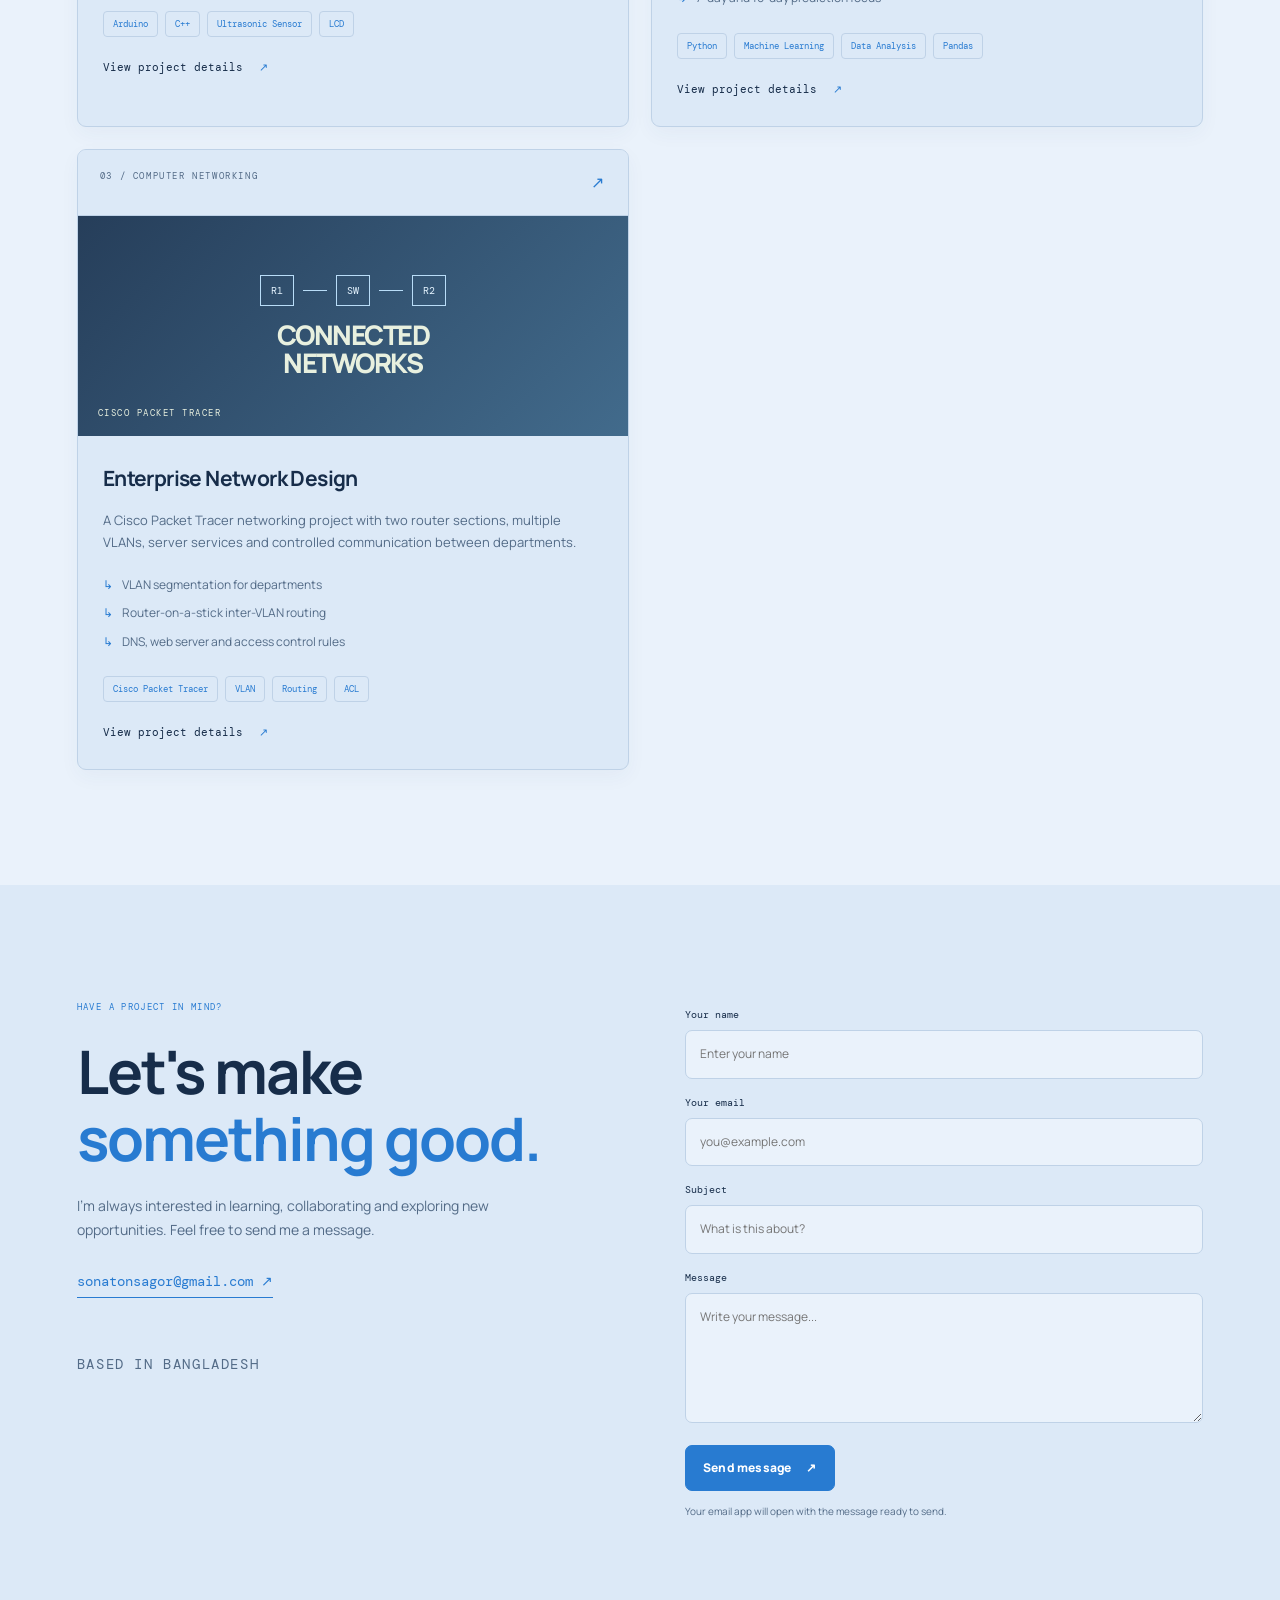
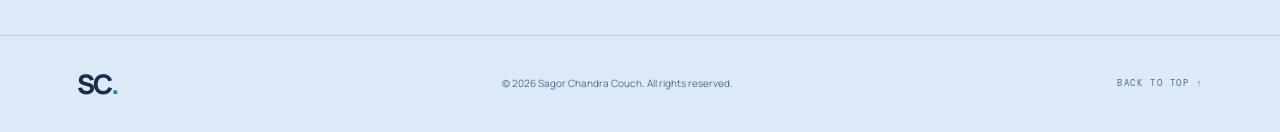
==== commit d47106ce: "Update portfolio to soft blue theme" ====
--- a/index.html
+++ b/index.html
@@ -47,7 +47,7 @@
         </div>
         <div class="hero-visual reveal">
           <div class="profile-frame">
-            <img class="profile-photo" src="profile.png" alt="Sagor Chandra Couch standing in a black blazer in front of a brick wall">
+            <img class="profile-photo" src="profile.png" alt="Sagor Chandra Couch wearing a black suit">
             <div class="frame-caption"><span>SAGOR CHANDRA COUCH</span><span>CSE STUDENT</span></div>
           </div>
         </div>
--- a/style.css
+++ b/style.css
@@ -130,3 +130,99 @@
 .back-to-top{background:var(--accent);border-color:var(--accent);color:#fffaf5}
 .modal-content{border-color:var(--accent)}
 @media(max-width:700px){.hero{padding-top:62px}.hero h1{letter-spacing:-3px}}
+
+
+/* Version 6 — calm blue portfolio refresh (content and sections preserved) */
+:root{
+  --bg:#eaf2fb;
+  --surface:#dce9f7;
+  --surface-2:#cbdff3;
+  --text:#172d4a;
+  --muted:#536b87;
+  --accent:#287bd1;
+  --line:#bfd2e7;
+  --header:rgba(234,242,251,.94);
+  --shadow:0 16px 38px rgba(34,75,120,.11);
+}
+body.dark-theme{
+  --bg:#142235;
+  --surface:#1b2e45;
+  --surface-2:#233b56;
+  --text:#edf5ff;
+  --muted:#b0c2d8;
+  --accent:#72b7ff;
+  --line:#34506e;
+  --header:rgba(20,34,53,.94);
+  --shadow:0 18px 44px rgba(0,0,0,.25);
+}
+body{background:var(--bg);color:var(--text)}
+.site-header{background:var(--header);border-bottom:1px solid var(--line);box-shadow:0 5px 22px rgba(31,74,119,.05)}
+.navbar{min-height:72px}
+.logo{font-family:"Manrope",Arial,sans-serif;font-weight:800;letter-spacing:-1.5px;color:var(--text)}
+.logo span{color:var(--accent)}
+.nav-links{gap:clamp(13px,2.2vw,29px)}
+.nav-links a{font-family:"Manrope",Arial,sans-serif;font-size:11px;letter-spacing:.2px;text-transform:none;font-weight:700;color:var(--muted)}
+.nav-links a:hover,.nav-links a.active-link{color:var(--accent)}
+.theme-toggle,.menu-button{border-radius:9px;border-color:var(--line);background:var(--surface);color:var(--text)}
+.hero{min-height:calc(100vh - 72px);padding-top:64px;background:linear-gradient(115deg,var(--bg) 0%,var(--bg) 56%,var(--surface) 100%)}
+.hero:before{display:block;width:430px;height:430px;border:1px solid color-mix(in srgb,var(--accent) 22%,transparent);right:-250px;top:12%;opacity:.8}
+.hero-grid{gap:54px}
+.eyebrow{color:var(--accent);font-size:9px;letter-spacing:1.35px}
+.hello{margin-top:35px;color:var(--muted)}
+.hero h1{font-size:clamp(52px,6.3vw,82px);letter-spacing:-4.8px;line-height:1.04}
+.hero h1 span,.section-heading h2 span,.contact-copy h2 span{color:var(--accent)}
+.hero h2{font:700 clamp(16px,1.7vw,21px) "Manrope",Arial,sans-serif;color:var(--text);margin-top:20px}
+.hero-university{color:var(--muted)}
+.hero-description{color:var(--muted);font-size:14px;max-width:560px;line-height:1.85}
+.button{border-radius:7px;padding:12px 17px;gap:15px;font-family:"Manrope",Arial,sans-serif}
+.button-primary{background:var(--accent);border-color:var(--accent);color:#fff}
+.button-primary:hover{background:transparent;color:var(--accent)}
+.button-ghost{border-color:var(--line);color:var(--text);background:rgba(255,255,255,.12)}
+.button-ghost:hover{border-color:var(--accent);color:var(--accent)}
+.social-links{gap:18px;margin-top:35px}
+.social-links a{font-family:"Manrope",Arial,sans-serif;font-weight:700;color:var(--muted)}
+.hero-index{margin-top:34px;color:var(--muted)}
+.profile-frame{width:min(355px,84%);padding:8px;background:var(--surface);border:1px solid var(--line);outline:0;box-shadow:0 18px 45px rgba(28,70,116,.17);transform:none}
+.profile-photo{height:435px;object-fit:cover;object-position:center 34%;filter:saturate(.96) contrast(1.01);border-radius:3px}
+.frame-caption{background:var(--surface);color:var(--muted);padding:12px 7px 3px;font-size:8px}
+.tech-strip{background:var(--surface);border-color:var(--line)}
+.tech-strip-inner b{color:var(--text)}
+.about,.education,.contact{background:var(--surface)}
+.section-heading h2,.contact-copy h2{letter-spacing:-2px}
+.about-grid{gap:65px}
+.about-copy .lead{font-size:21px;line-height:1.55}
+.about-copy>p:last-child{line-height:1.9}
+.profile-panel,.education-card,.contact-form input,.contact-form textarea{background:var(--bg);border-color:var(--line)}
+.profile-panel{border-radius:9px;padding:25px 27px;box-shadow:0 10px 28px rgba(35,76,120,.06)}
+.detail-row{border-color:var(--line)}
+.skills{background:var(--bg)}
+.skill-card,.focus-card,.project-card{background:var(--surface);border-color:var(--line);border-radius:9px;box-shadow:0 7px 20px rgba(35,76,120,.045)}
+.skill-card{min-height:132px}
+.skill-card:hover,.focus-card:hover{background:var(--surface-2);border-color:var(--accent)}
+.focus{background:var(--bg)}
+.focus-card{min-height:230px}
+.focus-tags span,.tech-stack span{border-color:var(--line);border-radius:4px}
+.education-card{border-radius:9px;box-shadow:0 8px 22px rgba(35,76,120,.05)}
+.projects{background:var(--bg)}
+.project-card{overflow:hidden}
+.project-card:hover{box-shadow:var(--shadow)}
+.project-top{background:var(--surface);border-bottom:1px solid var(--line)}
+.waste-visual{background:linear-gradient(135deg,#315c80,#477fa9)}
+.dengue-visual{background:linear-gradient(135deg,#345d72,#527f98)}
+.network-visual{background:linear-gradient(135deg,#263e5a,#426b8c)}
+.bin-icon{color:#c6e5ff;border-color:#c6e5ff}
+.chart-lines{border-color:#b9ddf8}
+.chart-lines i{background:#9bcdf2}
+.network-nodes i{border-color:#b9ddf8;color:#e5f4ff}
+.network-nodes b{background:#b9ddf8}
+.contact-form{background:transparent}
+.contact-form label{color:var(--text)}
+.contact-form input,.contact-form textarea{color:var(--text);border:1px solid var(--line);border-radius:7px}
+.contact-form input:focus,.contact-form textarea:focus{outline:2px solid color-mix(in srgb,var(--accent) 35%,transparent);border-color:var(--accent)}
+.email-link,.panel-top,.education-year,.education-card h4,.feature-list li:before,.tech-stack span,.text-button span{color:var(--accent)}
+.back-to-top{background:var(--accent);border-color:var(--accent);color:white;border-radius:8px}
+.modal-content{background:var(--surface);border-color:var(--line);border-radius:10px}
+.footer{background:var(--surface);border-top:1px solid var(--line)}
+@media(max-width:900px){.hero-grid{gap:30px}.profile-frame{width:300px}.profile-photo{height:390px}.nav-links{gap:13px}.nav-links a{font-size:10px}}
+@media(max-width:700px){.hero{padding-top:55px;background:var(--bg)}.hero-grid{gap:22px}.hero h1{font-size:clamp(48px,12vw,68px);letter-spacing:-3.5px}.hero-visual{height:auto;margin:22px 0 0}.profile-frame{width:min(275px,78%)}.profile-photo{height:345px}.hero-index{margin-top:28px}.section-pad{padding:76px 0}.nav-links a{font-size:12px}.button{padding:11px 14px}}
+@media(max-width:420px){.hero h1{font-size:47px;letter-spacing:-3px}.profile-frame{width:235px}.profile-photo{height:300px}.frame-caption{font-size:7px}.about-copy .lead{font-size:19px}}
